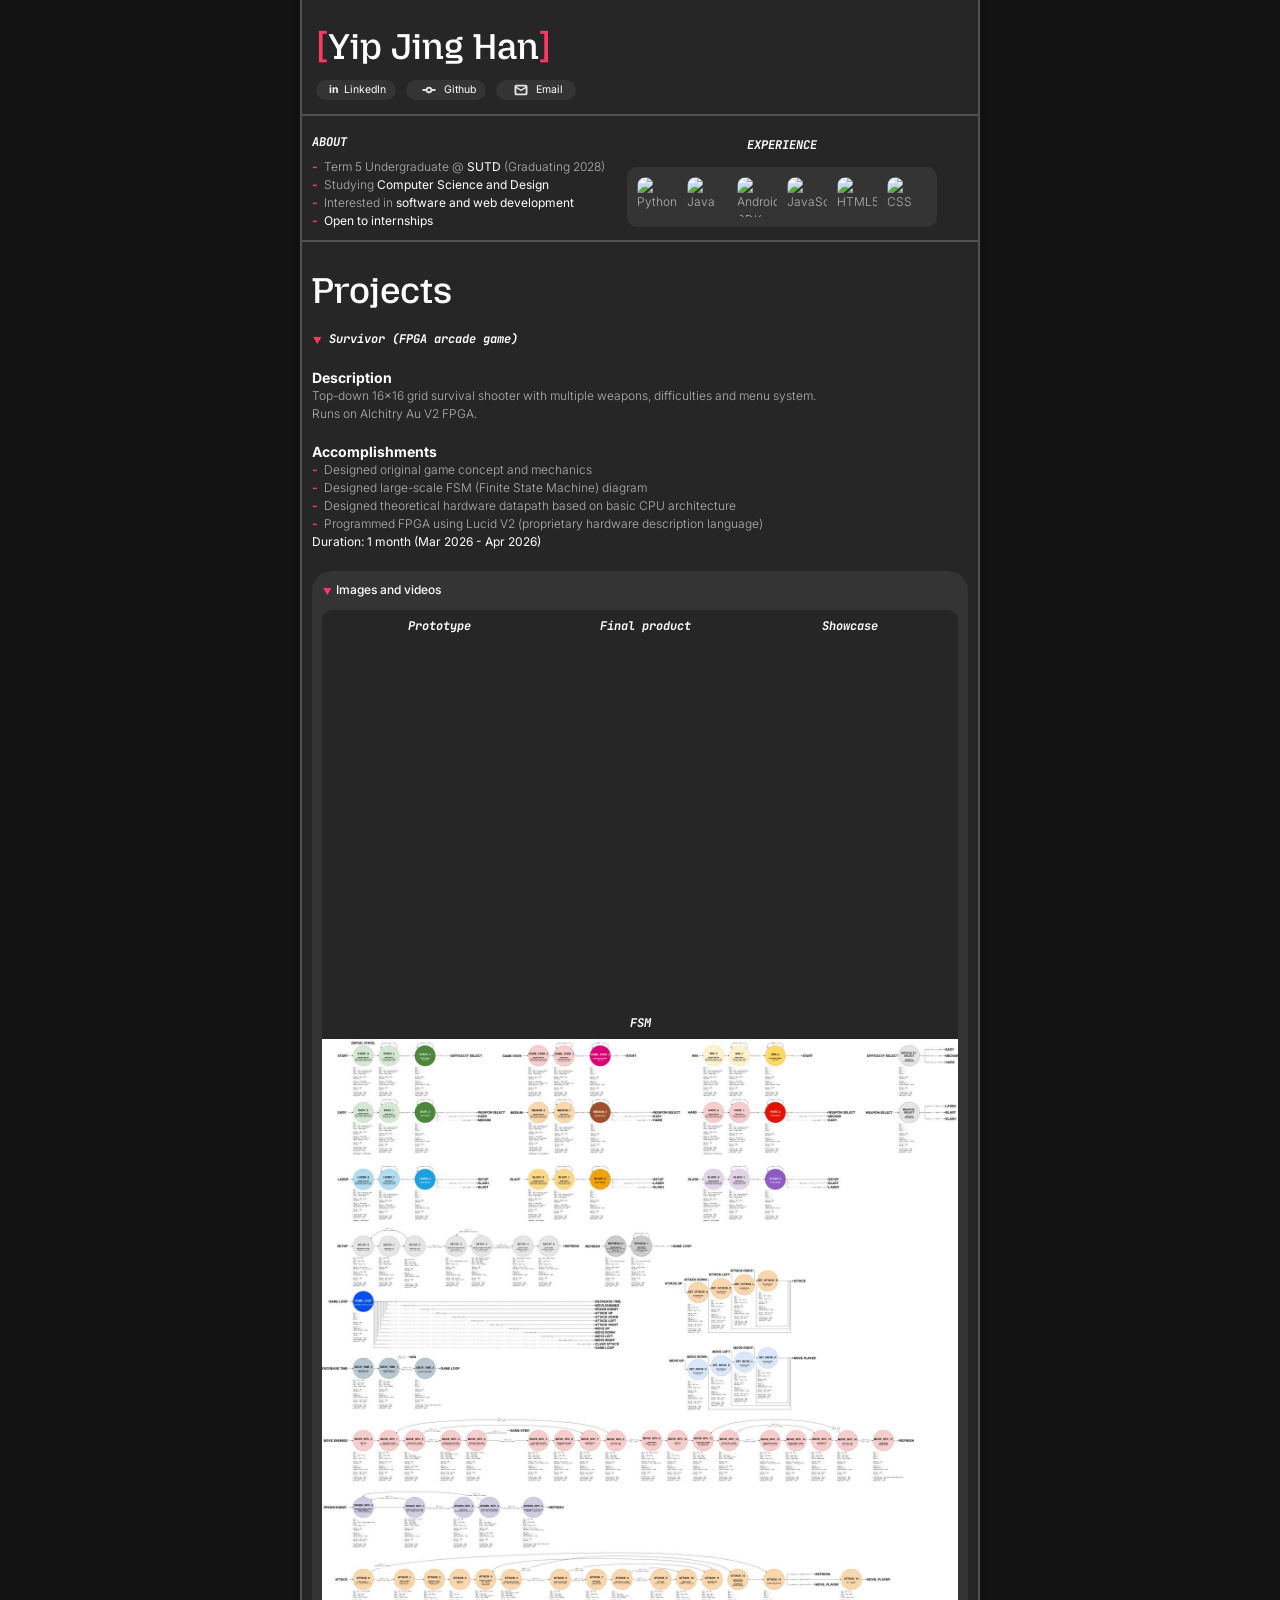
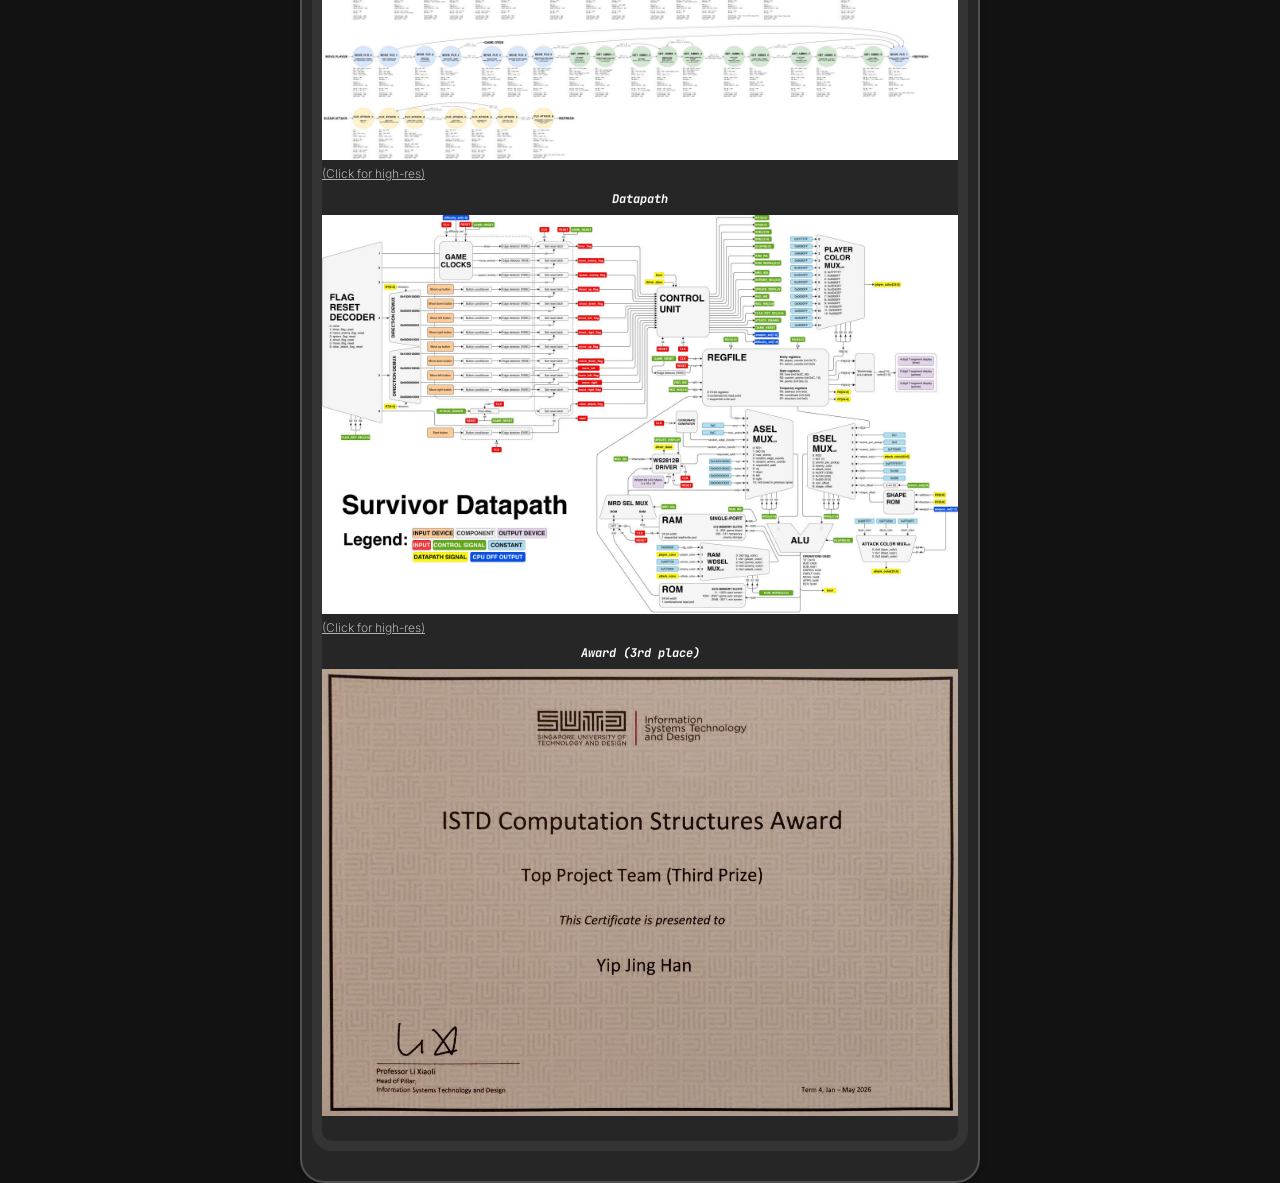
==== index.html @ 1b9dc84d "Minor text changes" ====
<!doctype html>
<html lang="en">
  <head>
    <meta charset="UTF-8" />
    <link rel="icon" type="image/svg+xml" href="./assets/favicon.svg" />
    <link rel="stylesheet" href="./styles.css">
    <meta name="viewport" content="width=device-width, initial-scale=1.0" />
    <title>Yip Jing Han</title>
  </head>
  <body>
    <header>
      <h1>
        <span class="accent" id="open-brace">[</span><span id="name">Yip Jing Han</span><span class="accent" id="close-brace">]</span><span
          id="caret"></span>
      </h1>
      <script src="./scripts/typeout.js" defer></script>
      <nav>
        <a href="https://www.linkedin.com/in/yipjinghan/" target="_blank">
          <span class="linkedin-logo">&nbsp;in&nbsp;</span>
          <span>LinkedIn</span>
        </a>
        <a href="https://github.com/jh-jh-jh-jh" target="_blank">
          <img src="./assets/commit.svg"></img>
          <span>Github</span>
        </a>
        <a href="mailto:yipjh@protonmail.com/">
          <img src="./assets/email.svg"></img>
          <span>Email</span>
        </a>
      </nav>
    </header>
    <main>
      <section class="about">
        <div class="info">
          <h2>ABOUT</h2>
          <ul>
            <li>Term 5 Undergraduate @ <em>SUTD</em> (Graduating 2028)</li>
            <li>Studying <em>Computer Science and Design</em></li>
            <li>Interested in <em>software and web development</em></li>
            <li><em>Open to internships</em></li>
          </ul>
        </div>
        <div class="skills">
          <h2>EXPERIENCE</h2>
          <ul>
            <li><img src="https://cdn.jsdelivr.net/gh/devicons/devicon@latest/icons/python/python-original.svg"
                title="Python" alt="Python" style="max-width:150px;max-height:150px" /></li>
            <li><img src="https://cdn.jsdelivr.net/gh/devicons/devicon@latest/icons/java/java-original-wordmark.svg"
                title="Java" alt="Java" style="max-width:150px;max-height:150px" /></li>
            <li><img
                src="https://cdn.jsdelivr.net/gh/devicons/devicon@latest/icons/androidstudio/androidstudio-original.svg"
                title="Android SDK" alt="Android SDK" style="max-width:150px;max-width:150px" /></li>
            <li><img src="https://cdn.jsdelivr.net/gh/devicons/devicon@latest/icons/javascript/javascript-original.svg"
                title="JavaScript" alt="JavaScript" style="max-width:150px;max-width:150px" /></li>
            <li><img src="https://cdn.jsdelivr.net/gh/devicons/devicon@latest/icons/html5/html5-original.svg"
                title="HTML5" alt="HTML5" style="max-width:150px;max-width:150px" /></li>
            <li><img src="https://cdn.jsdelivr.net/gh/devicons/devicon@latest/icons/css3/css3-original.svg" title="CSS"
                alt="CSS" style="max-width:150px;max-width:150px" /></li>
            <!-- <li><img src="https://cdn.jsdelivr.net/gh/devicons/devicon@latest/icons/react/react-original.svg"
                title="ReactJS" alt="ReactJS" style="max-width:150px;max-width:150px" /></li> -->
          </ul>
        </div>
      </section>
      <section class="projects">
        <h1>Projects</h1>
        <details open>
          <summary>
            <span class="cool-text">Survivor (FPGA arcade game)</span>
          </summary>
          <div>
            <section>
              <h3>Description</h3>
              <p>Top-down 16x16 grid survival shooter with multiple weapons, difficulties and menu system.<br />Runs on
                Alchitry Au V2 FPGA.</p>
            </section>
            <section>
              <h3>Accomplishments</h3>
              <ul>
                <li>Designed original game concept and mechanics</li>
                <li>Designed large-scale FSM (Finite State Machine) diagram</li>
                <li>Designed theoretical hardware datapath based on basic CPU architecture</li>
                <li>Programmed FPGA using Lucid V2 (proprietary hardware description language)</li>
              </ul>
              <em>Duration: 1 month (Mar 2026 - Apr 2026)</em>
            </section>
            <section class="folder">
              <details id="survivor-details" open>
                <summary class>Images and videos</summary>
                <div>
                  <div id="survivor-content"></div>
                  <!-- <script src="./scripts/load_survivor.js"></script>
                  <noscript> -->
                    <div>
                      <h2>Prototype</h2>
                      <video style="width:195px; height:360px; object-fit:cover" muted autoplay loop>
                        <source src="./assets/prototype.mp4" type="video/mp4">
                        Your browser does not support the video tag.
                      </video>
                    </div>
                    <div>
                      <h2>Final product</h2>
                      <video style="width:195px; height:360px; object-fit:cover" muted autoplay loop>
                        <source src="./assets/short_gameplay.mp4" type="video/mp4">
                        Your browser does not support the video tag.
                      </video>
                    </div>
                    <div>
                      <h2>Showcase</h2>
                      <video style="width:195px; height:360px; object-fit:cover" muted autoplay loop>
                        <source src="./assets/showcase.mp4" type="video/mp4">
                        Your browser does not support the video tag.
                      </video>
                    </div>
                    <div>
                      <h2>FSM</h2>
                      <img src="./assets/fsm.jpg" style="width:100%; object-fit:contain" alt="FSM"
                        style="max-width:150px;max-width:150px" />
                      <a href="./survivor/fsm.html" target="_blank">(Click for high-res)</a>
                    </div>
                    <div>
                      <h2>Datapath</h2>
                        <img src="./assets/datapath.jpg" style="width:100%; object-fit:contain" alt="Datapath"
                          style="max-width:150px;max-width:150px" />
                        <a href="./survivor/datapath.html" target="_blank">(Click for high-res)</a>
                    </div>
                    <div>
                      <h2>Award (3rd place)</h2>
                        <img src="./assets/prize.jpg" style="width:100%; object-fit:contain" alt="3rd Place Award"
                          style="max-width:150px;max-width:150px" />
                    </div>
                  <!-- </noscript> -->
                </div>
              </details>
            </section>
          </div>
        </details>
      </section>
    </main>
  </body>
</html>
---- styles.css ----
@import url('https://fonts.googleapis.com/css2?family=Inter:ital,opsz,wght@0,14..32,100..900;1,14..32,100..900&family=JetBrains+Mono:ital,wght@0,100..800;1,100..800&family=Mozilla+Headline:wght@200..700&display=swap');

html {
  --body-width: 680px;

  --background: #121212;
  --main-bg: #262626;
  --card-bg: #343434;
  --card-hover-bg: #3a3a3a;
  --card-click-bg: #ff39642f;
  --border: #515151;
  --accent: #ff3964;
  --accent-shadow: #839cff24;
  --body-shadow: 0px 0px 8px rgba(0, 0, 0, 0.1);
  --card-shadow: 0px 5px 8px rgba(0, 0, 0, 0.1);

  --heading: "Mozilla Headline", sans-serif;
  --sans: "Inter", sans-serif;
  --mono: 'JetBrains Mono', monospace;

  --header-color: #ffffff;
  --body-text-color: #b2b2b2;
  --emphasis: rgb(255, 255, 255);

  font: 12px/150% var(--sans);
  font-weight: 300;
  color: var(--body-text-color);
  background: var(--background);
}

h1, h2 {
  font-family: var(--heading);
  font-weight: 500;
}

h1 {
  color: var(--header-color);
  font-size: 36px;
}

h2, .cool-text {
  color: var(--header-color);
  font: italic 1em/100% var(--mono);
  font-weight: 700;
}

.accent {
  color: var(--accent);
}

h3 {
  color: var(--header-color);
}

p {
  margin:0;
}

em {
  font-style: normal;
  font-weight:bolder;
  color:var(--emphasis);
}

body {
  margin: 0;
  width: var(--body-width);
  max-width: 100%;
  margin: 0px auto;
  border-left: 2px solid var(--border);
  border-right: 2px solid var(--border);
  border-bottom: 2px solid var(--border);
  border-bottom-left-radius: 24px;
  border-bottom-right-radius: 24px;
  background: var(--main-bg);
  box-shadow: var(--body-shadow);
  display: flex;
  box-sizing:border-box;
  flex-direction: column;
  caret-color: transparent;
}

header {
  padding: 14px;
  font-size:14px;

  nav {
    display: flex;
    justify-content: start;
    margin-top: 14px;
  }

  p {
    font-size:13px;
  }

  a {
    color: var(--header-color);
    background-color: var(--card-bg);
    height: 20px;
    width: 60px;
    padding: 0px 10px;
    margin-right: 10px;
    border-radius: 10px;
    font-size: 0.75em;
    text-decoration: none;
    font-weight: 400;
    display: flex;
    justify-content: center;
    align-items: center;
    gap: 3px;
    transition: width 0.2s ease-in-out, background-color 0.2s ease-in-out, box-shadow 0.2s ease-in-out;

    img {
      size: 50% 50%;
      transform: scale(0.6);
    }

    &:hover {
      background-color: var(--accent);
      width: 100px;
      box-shadow: 0px 0px 20px var(--accent-shadow);
    }
  }

  .linkedin-logo {
    font-weight: 700;
  }
}

main {
  display: flex;
  flex-direction: column;

  > section {
    padding:10px;
    border-top: 2px solid var(--border);
  }
}

.about {
  display: flex;
  flex-direction: row;
  @media (max-width: 550px) {
    flex-direction:column;
    .skills > h2{
      text-align:left;
    }
  }
  justify-content: flex-start;
}

.info {
  min-width:45%;
  margin-right:20px;
}

ul {
  padding:0;
  margin:0;
  list-style: none;
  > li {
    &::before {
      content: "-";
      color:var(--accent);
      font-weight:700;
      margin-right:0.5em;
    }
  }
}

.skills {
  display:flex;
  flex-direction:column;
  justify-content:space-around;

  > h2 {
    text-align: center;
  }

  > ul {
    list-style: none;
    background-color: var(--card-bg);
    display:flex;
    flex-direction:row;
    flex-wrap:wrap;
    align-items:center;
    justify-content:center;
    border-radius:10px;
    padding:5px;
    margin:0px;

    > li {
      &::before {
        display:none;
      }
      > img {
        display:block;
        margin:2.5px;
        padding:2.5px;
        border-radius:10px;
        width:40px;
        height:40px;

        &:hover {
          transform:scale(1.1);
          transition: background-color 0.2s ease-in-out, box-shadow 0.2s ease-in-out, transform 0.5s;
          background-color: var(--card-hover-bg);
          box-shadow:var(--card-shadow);
        }

        &:active {
          transition:background-color 0s;
          background-color: var(--card-click-bg);
        }
      }
    }
  }
}

.projects {
  display:flex;
  flex-direction:column;
  align-items:flex-start;

  h3 {
    margin:0;
  }

  > details {
    width:100%;
    > div > section {
      margin:20px 0px;
    }
  }
}

.folder {
  margin:auto;
  background:var(--card-bg);
  padding:10px;
  border-radius:20px;
  display:flex;
  flex-direction:column;
  align-content:center;

  summary {
    color:var(--header-color);
    font-weight:500;
  }

  > details > div {
    background-color:var(--main-bg);
    border-radius:10px;
    margin-top:10px;
    padding-bottom:20px;
    display:flex;
    flex-direction:row;
    justify-content:space-evenly;
    flex-wrap:wrap;

    h2 {
      text-align:center;
    }
  }
}

summary {
  list-style:none;
  &::before {
    font-size:0.75em;
    content:"▶";
    transition: transform 200ms ease-in-out;
    display:inline-block;
    color:var(--accent);
    font-weight:700;
    margin-right:0.5em;
  }

}

details[open] > summary::before {
  transform: rotate(90deg);
}

a {
  color:var(--body-text-color);
}
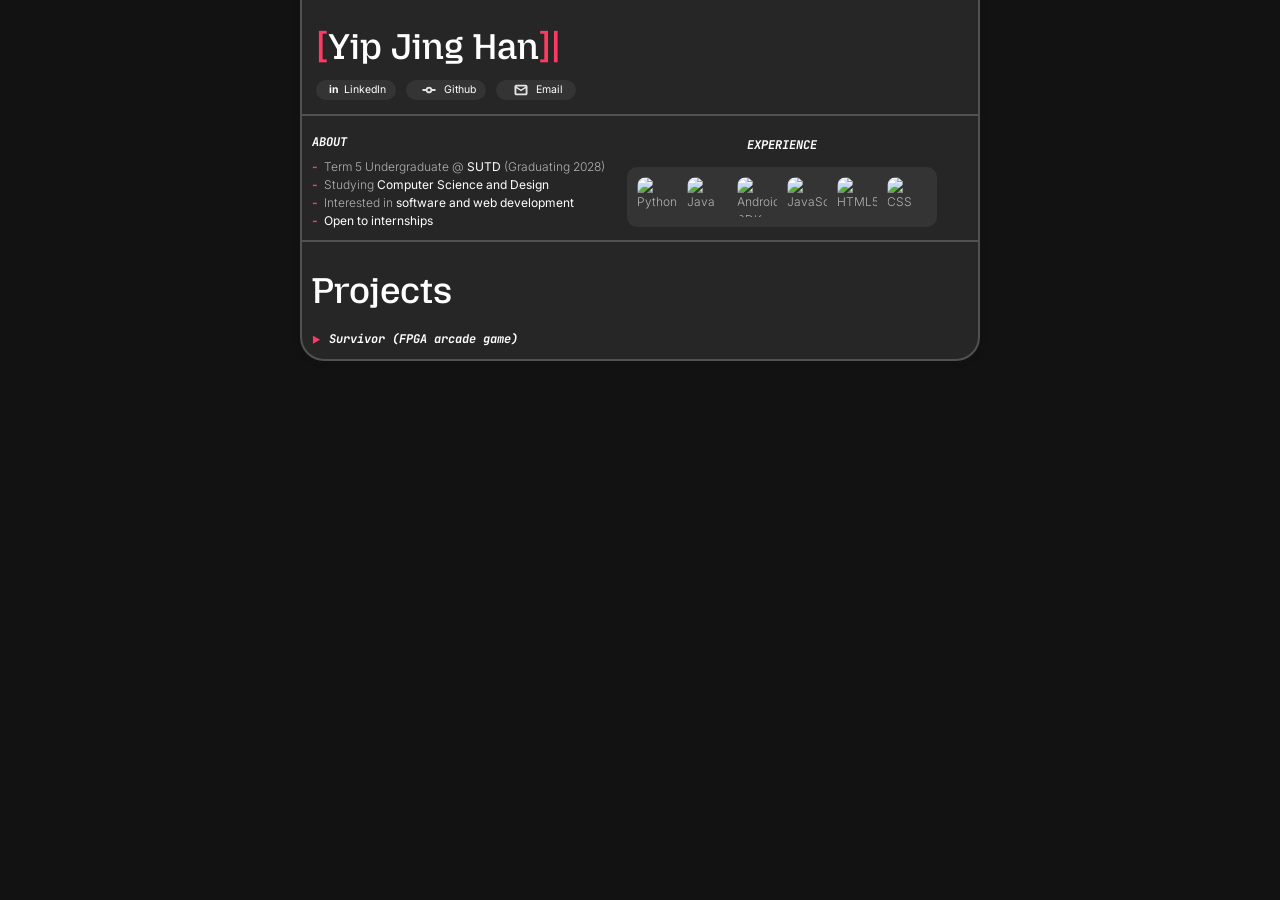
==== commit 997bb129: "Reset details to closed by default" ====
--- a/index.html
+++ b/index.html
@@ -63,7 +63,7 @@
       </section>
       <section class="projects">
         <h1>Projects</h1>
-        <details open>
+        <details>
           <summary>
             <span class="cool-text">Survivor (FPGA arcade game)</span>
           </summary>
@@ -84,12 +84,12 @@
               <em>Duration: 1 month (Mar 2026 - Apr 2026)</em>
             </section>
             <section class="folder">
-              <details id="survivor-details" open>
+              <details id="survivor-details">
                 <summary class>Images and videos</summary>
                 <div>
                   <div id="survivor-content"></div>
-                  <!-- <script src="./scripts/load_survivor.js"></script>
-                  <noscript> -->
+                  <script src="./scripts/load_survivor.js"></script>
+                  <noscript>
                     <div>
                       <h2>Prototype</h2>
                       <video style="width:195px; height:360px; object-fit:cover" muted autoplay loop>
@@ -128,7 +128,7 @@
                         <img src="./assets/prize.jpg" style="width:100%; object-fit:contain" alt="3rd Place Award"
                           style="max-width:150px;max-width:150px" />
                     </div>
-                  <!-- </noscript> -->
+                  </noscript>
                 </div>
               </details>
             </section>
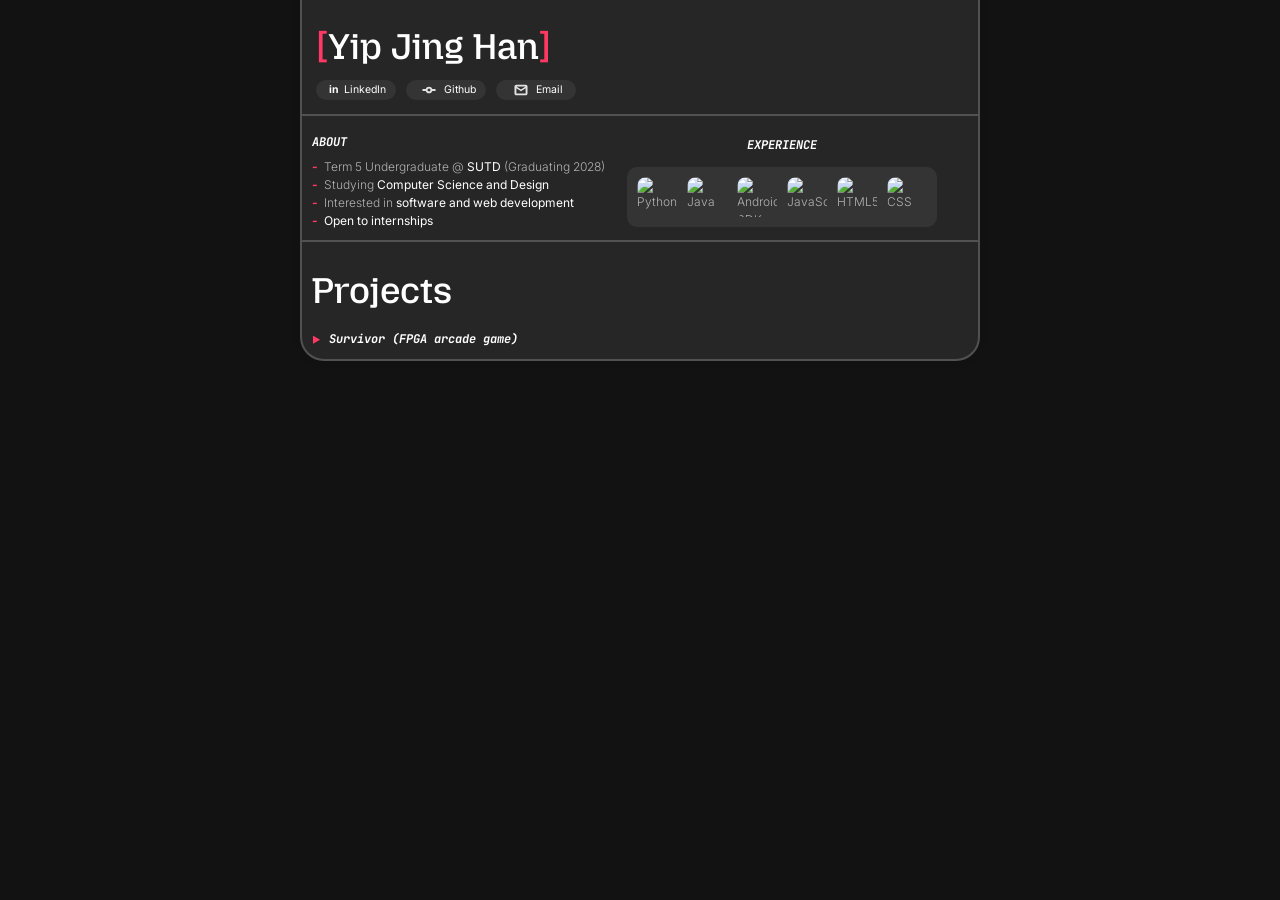
==== commit 8904c494: "Added robots.txt and robots meta tag" ====
--- a/index.html
+++ b/index.html
@@ -2,6 +2,7 @@
 <html lang="en">
   <head>
     <meta charset="UTF-8" />
+    <meta name="robots" content="noindex, nofollow">
     <link rel="icon" type="image/svg+xml" href="./assets/favicon.svg" />
     <link rel="stylesheet" href="./styles.css">
     <meta name="viewport" content="width=device-width, initial-scale=1.0" />
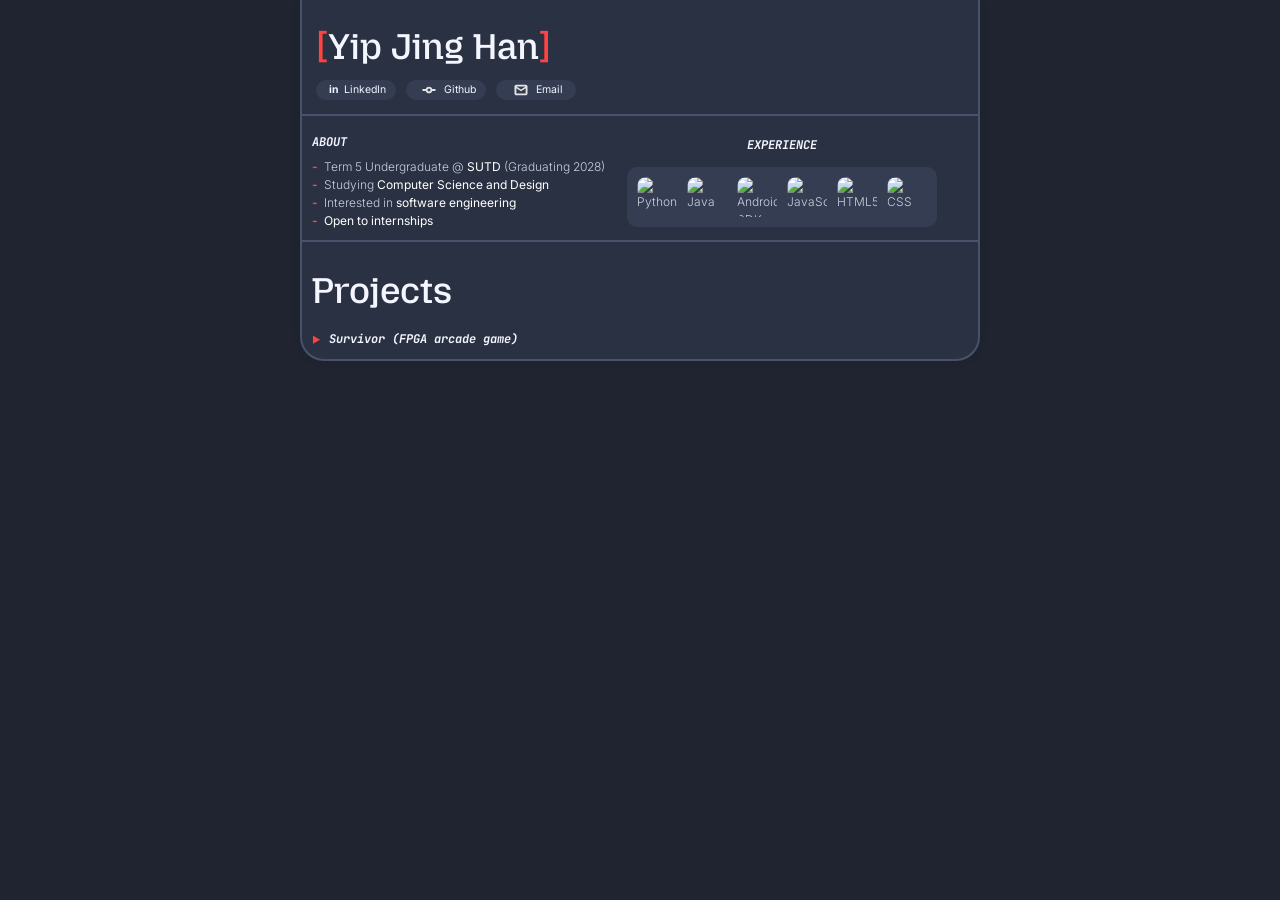
==== commit 77e8d101: "Changed to blue theme" ====
--- a/index.html
+++ b/index.html
@@ -37,7 +37,7 @@
           <ul>
             <li>Term 5 Undergraduate @ <em>SUTD</em> (Graduating 2028)</li>
             <li>Studying <em>Computer Science and Design</em></li>
-            <li>Interested in <em>software and web development</em></li>
+            <li>Interested in <em>software engineering</em></li>
             <li><em>Open to internships</em></li>
           </ul>
         </div>
--- a/styles.css
+++ b/styles.css
@@ -3,24 +3,23 @@
 html {
   --body-width: 680px;
 
-  --background: #121212;
-  --main-bg: #262626;
-  --card-bg: #343434;
-  --card-hover-bg: #3a3a3a;
-  --card-click-bg: #ff39642f;
-  --border: #515151;
-  --accent: #ff3964;
-  --accent-shadow: #839cff24;
+  --background: #1f2430;
+  --main-bg: #2a3142;
+  --card-bg: #353d52;
+  --card-hover-bg: #ff424220;
+  --card-click-bg: #ff42426b;
+  --border: #49526b;
+  --accent: #ff4242;
+  --accent-shadow: #ff424220;
   --body-shadow: 0px 0px 8px rgba(0, 0, 0, 0.1);
   --card-shadow: 0px 5px 8px rgba(0, 0, 0, 0.1);
+  --header-color: #f3f5ff;
+  --body-text-color: #c8d0e0;
+  --emphasis: #ffffff;
 
   --heading: "Mozilla Headline", sans-serif;
   --sans: "Inter", sans-serif;
   --mono: 'JetBrains Mono', monospace;
-
-  --header-color: #ffffff;
-  --body-text-color: #b2b2b2;
-  --emphasis: rgb(255, 255, 255);
 
   font: 12px/150% var(--sans);
   font-weight: 300;
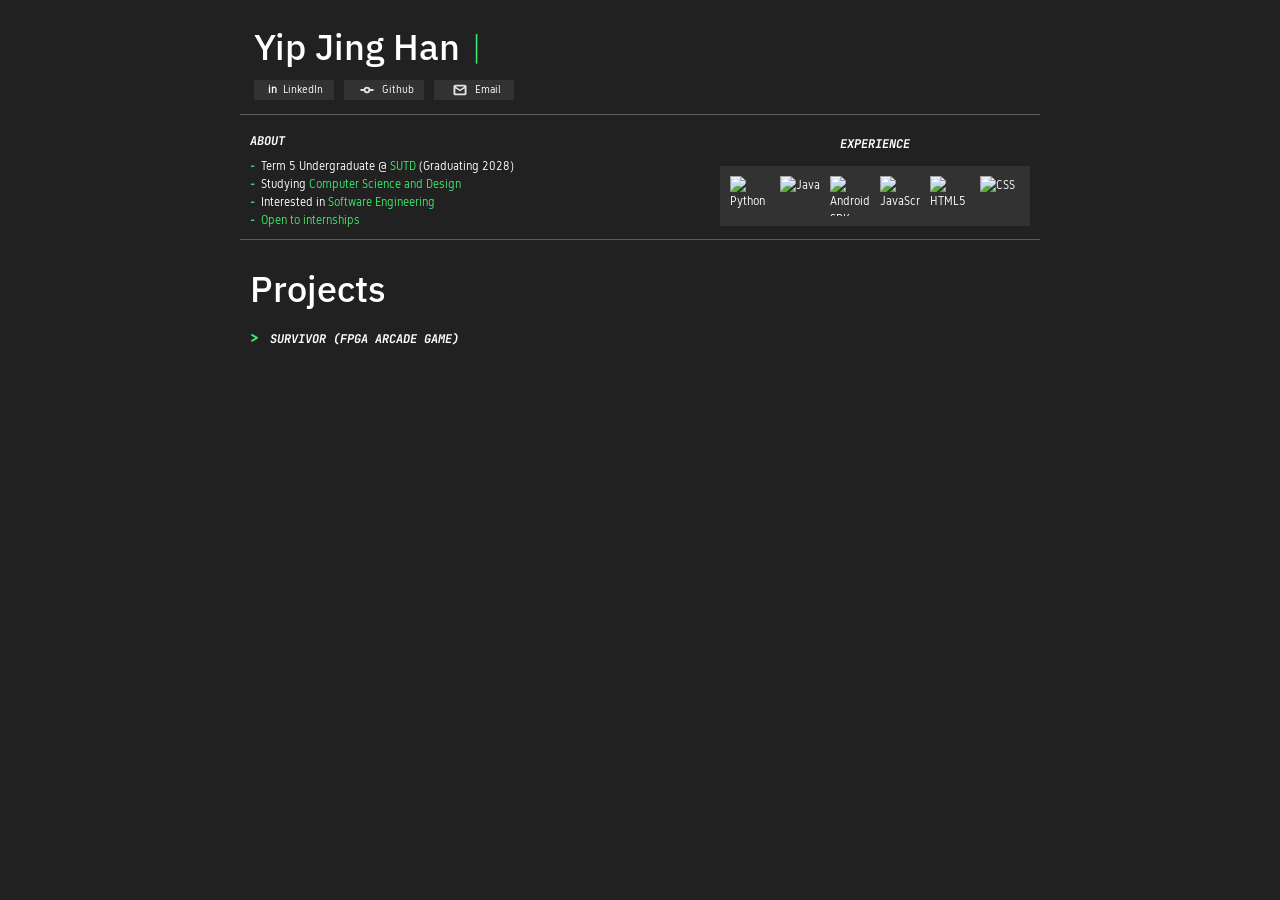
==== commit f0e3bca3: "Redesign" ====
--- a/index.html
+++ b/index.html
@@ -11,8 +11,7 @@
   <body>
     <header>
       <h1>
-        <span class="accent" id="open-brace">[</span><span id="name">Yip Jing Han</span><span class="accent" id="close-brace">]</span><span
-          id="caret"></span>
+        <span id="name">Yip Jing Han</span><span id="caret"></span>
       </h1>
       <script src="./scripts/typeout.js" defer></script>
       <nav>
@@ -33,32 +32,29 @@
     <main>
       <section class="about">
         <div class="info">
-          <h2>ABOUT</h2>
+          <h2>About</h2>
           <ul>
             <li>Term 5 Undergraduate @ <em>SUTD</em> (Graduating 2028)</li>
             <li>Studying <em>Computer Science and Design</em></li>
-            <li>Interested in <em>software engineering</em></li>
+            <li>Interested in <em>Software Engineering</em></li>
             <li><em>Open to internships</em></li>
           </ul>
         </div>
         <div class="skills">
-          <h2>EXPERIENCE</h2>
+          <h2>Experience</h2>
           <ul>
             <li><img src="https://cdn.jsdelivr.net/gh/devicons/devicon@latest/icons/python/python-original.svg"
                 title="Python" alt="Python" style="max-width:150px;max-height:150px" /></li>
             <li><img src="https://cdn.jsdelivr.net/gh/devicons/devicon@latest/icons/java/java-original-wordmark.svg"
                 title="Java" alt="Java" style="max-width:150px;max-height:150px" /></li>
-            <li><img
-                src="https://cdn.jsdelivr.net/gh/devicons/devicon@latest/icons/androidstudio/androidstudio-original.svg"
+            <li><img src="https://cdn.jsdelivr.net/gh/devicons/devicon@latest/icons/androidstudio/androidstudio-original.svg"
                 title="Android SDK" alt="Android SDK" style="max-width:150px;max-width:150px" /></li>
             <li><img src="https://cdn.jsdelivr.net/gh/devicons/devicon@latest/icons/javascript/javascript-original.svg"
                 title="JavaScript" alt="JavaScript" style="max-width:150px;max-width:150px" /></li>
             <li><img src="https://cdn.jsdelivr.net/gh/devicons/devicon@latest/icons/html5/html5-original.svg"
                 title="HTML5" alt="HTML5" style="max-width:150px;max-width:150px" /></li>
-            <li><img src="https://cdn.jsdelivr.net/gh/devicons/devicon@latest/icons/css3/css3-original.svg" title="CSS"
-                alt="CSS" style="max-width:150px;max-width:150px" /></li>
-            <!-- <li><img src="https://cdn.jsdelivr.net/gh/devicons/devicon@latest/icons/react/react-original.svg"
-                title="ReactJS" alt="ReactJS" style="max-width:150px;max-width:150px" /></li> -->
+            <li><img src="https://cdn.jsdelivr.net/gh/devicons/devicon@latest/icons/css3/css3-original.svg"
+              title="CSS"   alt="CSS" style="max-width:150px;max-width:150px" /></li>
           </ul>
         </div>
       </section>
@@ -88,48 +84,44 @@
               <details id="survivor-details">
                 <summary class>Images and videos</summary>
                 <div>
-                  <div id="survivor-content"></div>
-                  <script src="./scripts/load_survivor.js"></script>
-                  <noscript>
-                    <div>
-                      <h2>Prototype</h2>
-                      <video style="width:195px; height:360px; object-fit:cover" muted autoplay loop>
-                        <source src="./assets/prototype.mp4" type="video/mp4">
-                        Your browser does not support the video tag.
-                      </video>
-                    </div>
-                    <div>
-                      <h2>Final product</h2>
-                      <video style="width:195px; height:360px; object-fit:cover" muted autoplay loop>
-                        <source src="./assets/short_gameplay.mp4" type="video/mp4">
-                        Your browser does not support the video tag.
-                      </video>
-                    </div>
-                    <div>
-                      <h2>Showcase</h2>
-                      <video style="width:195px; height:360px; object-fit:cover" muted autoplay loop>
-                        <source src="./assets/showcase.mp4" type="video/mp4">
-                        Your browser does not support the video tag.
-                      </video>
-                    </div>
-                    <div>
-                      <h2>FSM</h2>
-                      <img src="./assets/fsm.jpg" style="width:100%; object-fit:contain" alt="FSM"
+                  <div>
+                    <h2>Prototype</h2>
+                    <video loading="lazy" style="width:195px; height:360px; object-fit:cover" muted autoplay loop>
+                      <source src="./assets/prototype.mp4" type="video/mp4">
+                      Your browser does not support the video tag.
+                    </video>
+                  </div>
+                  <div>
+                    <h2>Final product</h2>
+                    <video style="width:195px; height:360px; object-fit:cover" muted autoplay loop>
+                      <source src="./assets/short_gameplay.mp4" type="video/mp4">
+                      Your browser does not support the video tag.
+                    </video>
+                  </div>
+                  <div>
+                    <h2>Showcase</h2>
+                    <video style="width:195px; height:360px; object-fit:cover" muted autoplay loop>
+                      <source src="./assets/showcase.mp4" type="video/mp4">
+                      Your browser does not support the video tag.
+                    </video>
+                  </div>
+                  <div>
+                    <h2>FSM</h2>
+                    <img src="./assets/fsm.jpg" style="width:100%; object-fit:contain" alt="FSM" loading="lazy"
+                      style="max-width:150px;max-width:150px" />
+                    <a href="./survivor/fsm.html" target="_blank">(Click for high-res)</a>
+                  </div>
+                  <div>
+                    <h2>Datapath</h2>
+                      <img src="./assets/datapath.jpg" style="width:100%; object-fit:contain" alt="Datapath" loading="lazy"
                         style="max-width:150px;max-width:150px" />
-                      <a href="./survivor/fsm.html" target="_blank">(Click for high-res)</a>
-                    </div>
-                    <div>
-                      <h2>Datapath</h2>
-                        <img src="./assets/datapath.jpg" style="width:100%; object-fit:contain" alt="Datapath"
-                          style="max-width:150px;max-width:150px" />
-                        <a href="./survivor/datapath.html" target="_blank">(Click for high-res)</a>
-                    </div>
-                    <div>
-                      <h2>Award (3rd place)</h2>
-                        <img src="./assets/prize.jpg" style="width:100%; object-fit:contain" alt="3rd Place Award"
-                          style="max-width:150px;max-width:150px" />
-                    </div>
-                  </noscript>
+                      <a href="./survivor/datapath.html" target="_blank">(Click for high-res)</a>
+                  </div>
+                  <div>
+                    <h2>Award (3rd place)</h2>
+                      <img src="./assets/prize.jpg" style="width:100%; object-fit:contain" alt="3rd Place Award" loading="lazy"
+                        style="max-width:150px;max-width:150px" />
+                  </div>
                 </div>
               </details>
             </section>
--- a/styles.css
+++ b/styles.css
@@ -1,24 +1,24 @@
-@import url('https://fonts.googleapis.com/css2?family=Inter:ital,opsz,wght@0,14..32,100..900;1,14..32,100..900&family=JetBrains+Mono:ital,wght@0,100..800;1,100..800&family=Mozilla+Headline:wght@200..700&display=swap');
+@import url('https://fonts.googleapis.com/css2?family=Gidole&family=IBM+Plex+Sans:ital,wght@0,100..700;1,100..700&family=JetBrains+Mono:ital,wght@0,100..800;1,100..800&display=swap');
 
 html {
-  --body-width: 680px;
-
-  --background: #1f2430;
-  --main-bg: #2a3142;
-  --card-bg: #353d52;
-  --card-hover-bg: #ff424220;
-  --card-click-bg: #ff42426b;
-  --border: #49526b;
-  --accent: #ff4242;
-  --accent-shadow: #ff424220;
-  --body-shadow: 0px 0px 8px rgba(0, 0, 0, 0.1);
-  --card-shadow: 0px 5px 8px rgba(0, 0, 0, 0.1);
-  --header-color: #f3f5ff;
-  --body-text-color: #c8d0e0;
-  --emphasis: #ffffff;
-
-  --heading: "Mozilla Headline", sans-serif;
-  --sans: "Inter", sans-serif;
+  --background: #212121;
+  --main-bg: #212121;
+  --card-bg: #323232;
+  --card-hover-bg: #75f39636;
+  --card-click-bg: #3ae2676f;
+  --border: #5c5c5c;
+  --accent: #3be869;
+  --accent-shadow: #32e96347;
+
+  --body-shadow: 0px 0px 8px rgba(0, 0, 0, 0);
+  --card-shadow: 0px 5px 12px rgba(0, 0, 0, 0);
+
+  --header-color: #ffffff;
+  --body-text-color: #ffffff;
+  --emphasis: #3be869;
+
+  --heading: "IBM Plex Sans", sans-serif;
+  --sans: "Gidole", sans-serif;
   --mono: 'JetBrains Mono', monospace;
 
   font: 12px/150% var(--sans);
@@ -41,6 +41,7 @@
   color: var(--header-color);
   font: italic 1em/100% var(--mono);
   font-weight: 700;
+  text-transform: uppercase;
 }
 
 .accent {
@@ -63,14 +64,9 @@
 
 body {
   margin: 0;
-  width: var(--body-width);
+  width: 800px;
   max-width: 100%;
   margin: 0px auto;
-  border-left: 2px solid var(--border);
-  border-right: 2px solid var(--border);
-  border-bottom: 2px solid var(--border);
-  border-bottom-left-radius: 24px;
-  border-bottom-right-radius: 24px;
   background: var(--main-bg);
   box-shadow: var(--body-shadow);
   display: flex;
@@ -94,13 +90,12 @@
   }
 
   a {
-    color: var(--header-color);
+    color:var(--body-text-color);
     background-color: var(--card-bg);
     height: 20px;
     width: 60px;
     padding: 0px 10px;
     margin-right: 10px;
-    border-radius: 10px;
     font-size: 0.75em;
     text-decoration: none;
     font-weight: 400;
@@ -108,7 +103,7 @@
     justify-content: center;
     align-items: center;
     gap: 3px;
-    transition: width 0.2s ease-in-out, background-color 0.2s ease-in-out, box-shadow 0.2s ease-in-out;
+    transition: width 0.2s ease-in-out, border 0.2s ease-in-out, background-color 0.2s ease-in-out;
 
     img {
       size: 50% 50%;
@@ -118,7 +113,7 @@
     &:hover {
       background-color: var(--accent);
       width: 100px;
-      box-shadow: 0px 0px 20px var(--accent-shadow);
+      border-color: var(--accent);
     }
   }
 
@@ -133,7 +128,7 @@
 
   > section {
     padding:10px;
-    border-top: 2px solid var(--border);
+    border-top: 1px solid var(--border);
   }
 }
 
@@ -146,7 +141,7 @@
       text-align:left;
     }
   }
-  justify-content: flex-start;
+  justify-content: space-between;
 }
 
 .info {
@@ -185,7 +180,6 @@
     flex-wrap:wrap;
     align-items:center;
     justify-content:center;
-    border-radius:10px;
     padding:5px;
     margin:0px;
 
@@ -197,12 +191,11 @@
         display:block;
         margin:2.5px;
         padding:2.5px;
-        border-radius:10px;
         width:40px;
         height:40px;
 
         &:hover {
-          transform:scale(1.1);
+          transform:scale(1.2);
           transition: background-color 0.2s ease-in-out, box-shadow 0.2s ease-in-out, transform 0.5s;
           background-color: var(--card-hover-bg);
           box-shadow:var(--card-shadow);
@@ -238,7 +231,6 @@
   margin:auto;
   background:var(--card-bg);
   padding:10px;
-  border-radius:20px;
   display:flex;
   flex-direction:column;
   align-content:center;
@@ -250,9 +242,7 @@
 
   > details > div {
     background-color:var(--main-bg);
-    border-radius:10px;
     margin-top:10px;
-    padding-bottom:20px;
     display:flex;
     flex-direction:row;
     justify-content:space-evenly;
@@ -267,8 +257,8 @@
 summary {
   list-style:none;
   &::before {
-    font-size:0.75em;
-    content:"▶";
+    font-size:1.5em;
+    content:" >";
     transition: transform 200ms ease-in-out;
     display:inline-block;
     color:var(--accent);
@@ -284,4 +274,4 @@
 
 a {
   color:var(--body-text-color);
-}+}
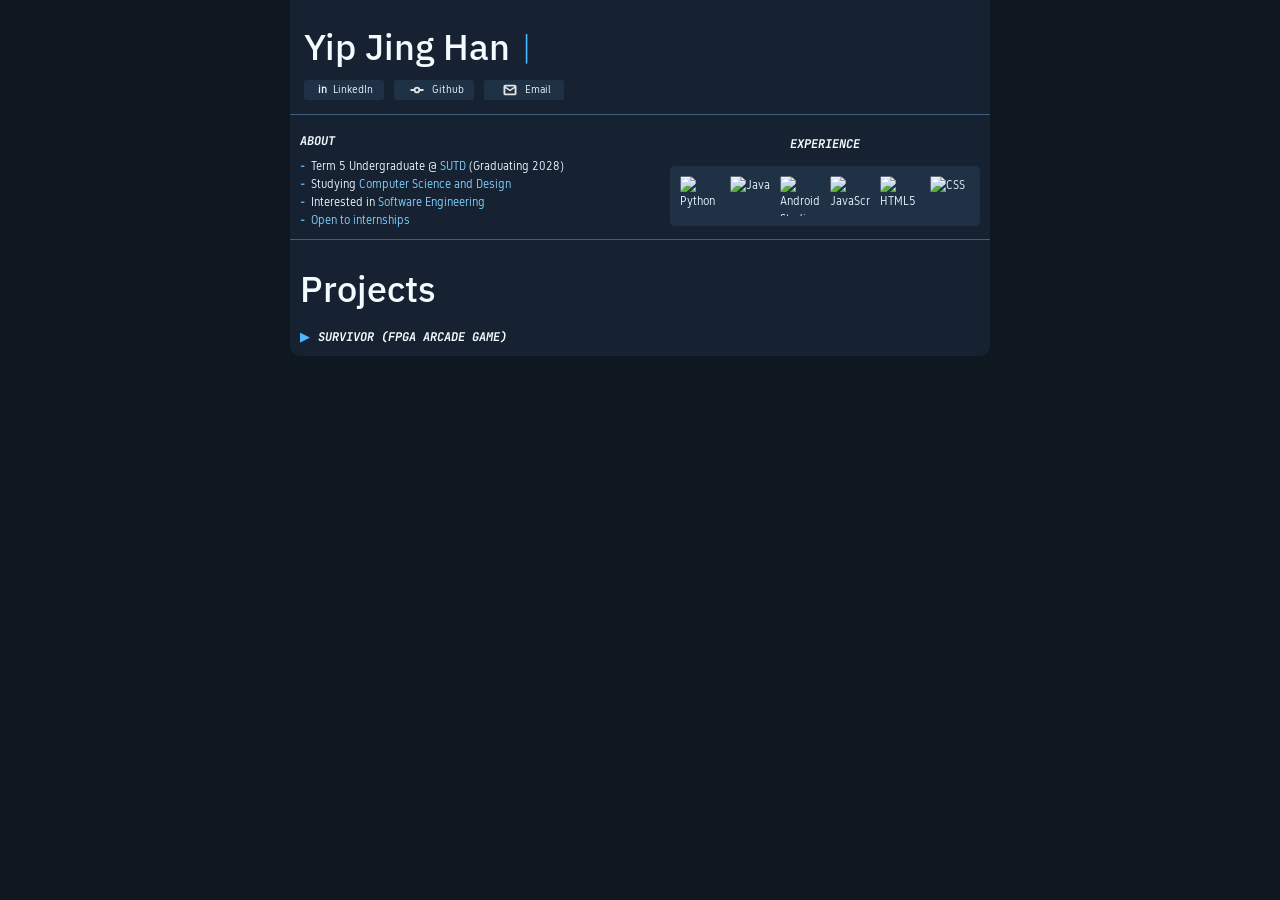
==== commit 43c75c2b: "Renamed Android SDK to Android Studio" ====
--- a/index.html
+++ b/index.html
@@ -48,7 +48,7 @@
             <li><img src="https://cdn.jsdelivr.net/gh/devicons/devicon@latest/icons/java/java-original-wordmark.svg"
                 title="Java" alt="Java" style="max-width:150px;max-height:150px" /></li>
             <li><img src="https://cdn.jsdelivr.net/gh/devicons/devicon@latest/icons/androidstudio/androidstudio-original.svg"
-                title="Android SDK" alt="Android SDK" style="max-width:150px;max-width:150px" /></li>
+                title="Android Studio" alt="Android Studio" style="max-width:150px;max-width:150px" /></li>
             <li><img src="https://cdn.jsdelivr.net/gh/devicons/devicon@latest/icons/javascript/javascript-original.svg"
                 title="JavaScript" alt="JavaScript" style="max-width:150px;max-width:150px" /></li>
             <li><img src="https://cdn.jsdelivr.net/gh/devicons/devicon@latest/icons/html5/html5-original.svg"
--- a/styles.css
+++ b/styles.css
@@ -1,21 +1,21 @@
 @import url('https://fonts.googleapis.com/css2?family=Gidole&family=IBM+Plex+Sans:ital,wght@0,100..700;1,100..700&family=JetBrains+Mono:ital,wght@0,100..800;1,100..800&display=swap');
 
 html {
-  --background: #212121;
-  --main-bg: #212121;
-  --card-bg: #323232;
-  --card-hover-bg: #75f39636;
-  --card-click-bg: #3ae2676f;
-  --border: #5c5c5c;
-  --accent: #3be869;
-  --accent-shadow: #32e96347;
+  --background: #0f1720;
+  --main-bg: #162231;
+  --card-bg: #1f3145;
+  --card-hover-bg: #4aa3ff33;
+  --card-click-bg: #2f8fff66;
+  --border: #3f5f7a;
+  --accent: #4db8ff;
+  --accent-shadow: #2196f347;
 
   --body-shadow: 0px 0px 8px rgba(0, 0, 0, 0);
   --card-shadow: 0px 5px 12px rgba(0, 0, 0, 0);
 
-  --header-color: #ffffff;
-  --body-text-color: #ffffff;
-  --emphasis: #3be869;
+  --header-color: #f4fbff;
+  --body-text-color: #e8f4ff;
+  --emphasis: #7fd0ff;
 
   --heading: "IBM Plex Sans", sans-serif;
   --sans: "Gidole", sans-serif;
@@ -64,7 +64,7 @@
 
 body {
   margin: 0;
-  width: 800px;
+  width: 700px;
   max-width: 100%;
   margin: 0px auto;
   background: var(--main-bg);
@@ -73,6 +73,8 @@
   box-sizing:border-box;
   flex-direction: column;
   caret-color: transparent;
+  border-bottom-left-radius: 10px;
+  border-bottom-right-radius: 10px;
 }
 
 header {
@@ -94,6 +96,7 @@
     background-color: var(--card-bg);
     height: 20px;
     width: 60px;
+    border-radius:3px;
     padding: 0px 10px;
     margin-right: 10px;
     font-size: 0.75em;
@@ -173,6 +176,7 @@
   }
 
   > ul {
+    border-radius:5px;
     list-style: none;
     background-color: var(--card-bg);
     display:flex;
@@ -193,6 +197,7 @@
         padding:2.5px;
         width:40px;
         height:40px;
+        border-radius:3px;
 
         &:hover {
           transform:scale(1.2);
@@ -222,7 +227,7 @@
   > details {
     width:100%;
     > div > section {
-      margin:20px 0px;
+      margin-top:20px;
     }
   }
 }
@@ -234,6 +239,7 @@
   display:flex;
   flex-direction:column;
   align-content:center;
+  border-radius:5px;
 
   summary {
     color:var(--header-color);
@@ -241,6 +247,7 @@
   }
 
   > details > div {
+    border-radius:5px;
     background-color:var(--main-bg);
     margin-top:10px;
     display:flex;
@@ -257,8 +264,8 @@
 summary {
   list-style:none;
   &::before {
-    font-size:1.5em;
-    content:" >";
+    font-size:1em;
+    content: "▶";
     transition: transform 200ms ease-in-out;
     display:inline-block;
     color:var(--accent);
